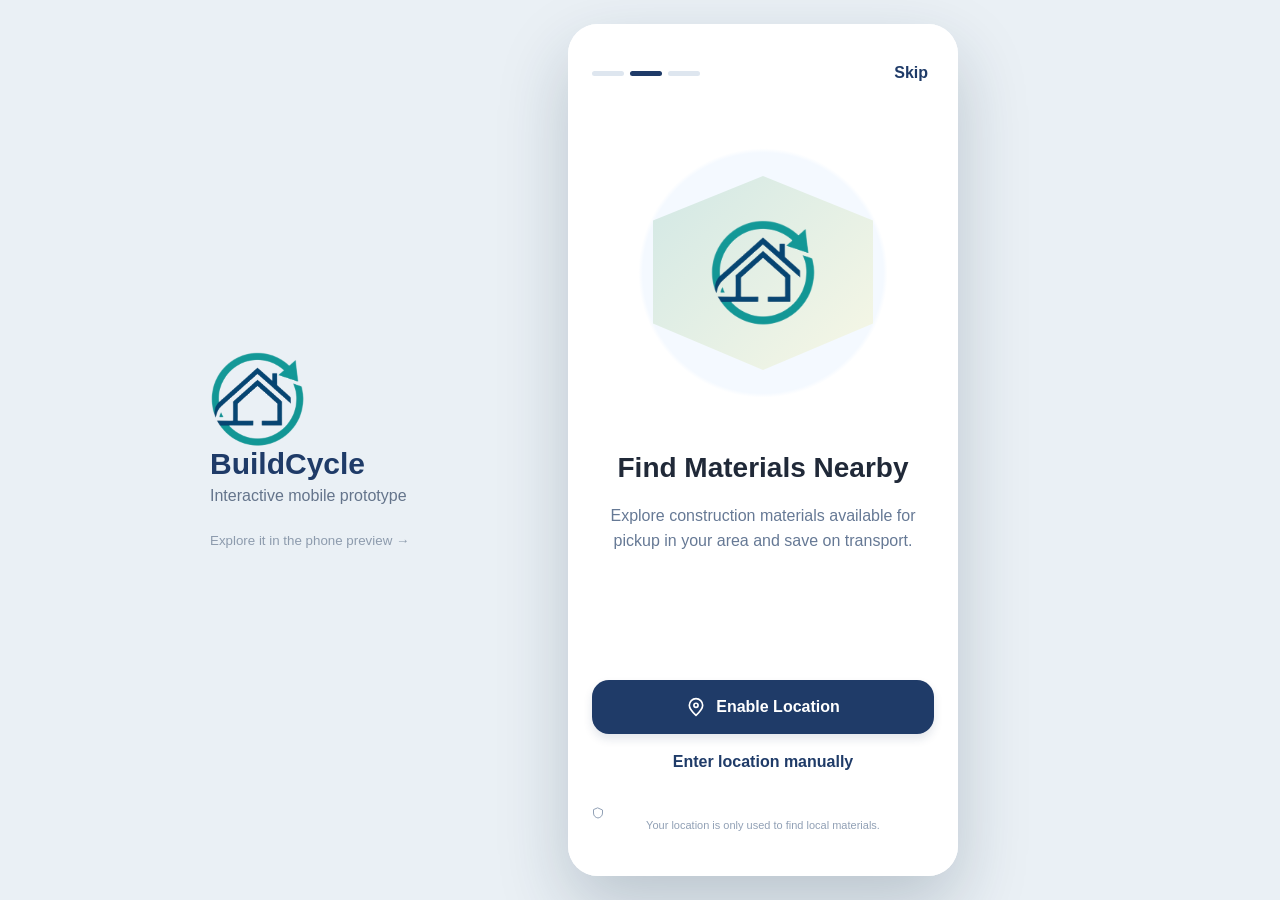
==== index.html @ 531065f1 "first commit" ====
<!doctype html>
<html lang="en">
<head>
  <meta charset="utf-8" />
  <meta name="viewport" content="width=device-width, initial-scale=1, viewport-fit=cover" />
  <meta name="theme-color" content="#1e3b68" />
  <meta name="description" content="BuildCycle interactive mobile marketplace pitch prototype" />
  <title>BuildCycle — Build More, Waste Less</title>
  <link rel="icon" type="image/png" href="assets/logo.png" />
  <link rel="stylesheet" href="css/styles.css" />
</head>
<body>
  <div class="desktop-context" aria-hidden="true"><img src="assets/logo.png" alt="" /><strong>BuildCycle</strong><span>Interactive mobile prototype</span><small>Explore it in the phone preview →</small></div>
  <div id="app" class="app-shell" role="application" aria-label="BuildCycle prototype"></div>
  <div id="overlay-root"></div>
  <div id="toast-root" aria-live="polite"></div>
  <script src="js/app.js" defer></script>
</body>
</html>
---- css/styles.css ----
:root{--navy:#1f3b68;--navy-deep:#152b4f;--teal:#47a69c;--teal-dark:#258d84;--ink:#202938;--muted:#77869e;--pale:#f6f8fc;--line:#e7eaf0;--blue-pale:#eaf5ff;--shadow:0 3px 18px rgba(23,42,72,.08);--radius:20px;font-family:Inter,ui-sans-serif,-apple-system,BlinkMacSystemFont,"Segoe UI",Arial,sans-serif;color:var(--ink);background:#eaf0f5;font-synthesis:none}
*{box-sizing:border-box}html,body{margin:0;min-height:100%;-webkit-tap-highlight-color:transparent}body{display:flex;justify-content:center}button,input,select,textarea{font:inherit}button{cursor:pointer}button:disabled{cursor:not-allowed;opacity:.55}button:focus-visible,a:focus-visible,input:focus-visible,select:focus-visible,textarea:focus-visible{outline:3px solid #88d3cb;outline-offset:2px}a{color:inherit;text-decoration:none}svg{display:block;flex:none}img{display:block;max-width:100%}.desktop-context{display:none}
.app-shell{position:relative;width:100%;min-height:100dvh;background:#fff;overflow:hidden}.screen{min-height:100dvh;animation:screen-in .24s ease both}.scroll-screen{padding-bottom:calc(92px + env(safe-area-inset-bottom))}.screen-inner{max-width:100%;margin:0 auto}.safe-bottom{padding-bottom:calc(28px + env(safe-area-inset-bottom))}@keyframes screen-in{from{opacity:.65;transform:translateY(6px)}to{opacity:1;transform:translateY(0)}}
.topbar{min-height:72px;padding:16px 24px;display:flex;align-items:center;gap:16px;border-bottom:1px solid var(--line);background:#fff}.topbar h1{margin:0;font-size:18px;font-weight:750;flex:1}.topbar .right{display:flex;gap:8px}.icon-btn{height:40px;width:40px;display:grid;place-items:center;background:#f7f8fb;border:0;border-radius:50%;color:var(--ink)}.icon-btn.ghost{background:transparent}.icon-btn.small{width:34px;height:34px}.icon-btn.on{color:#ec5570}.icon-btn:active,.bottom-nav button:active,.btn:active{transform:scale(.96)}.muted{color:var(--muted)}.tiny{font-size:11px}.small{font-size:13px}.medium{font-size:15px}.bold{font-weight:700}.teal-text{color:var(--teal-dark)}.navy-text{color:var(--navy)}.danger-text{color:#e65761}.center{text-align:center}.heading{font-size:27px;line-height:1.17;letter-spacing:-.035em;margin:0;font-weight:780}.subheading{font-size:19px;font-weight:750;margin:0 0 14px}.eyebrow{font-size:11px;text-transform:uppercase;letter-spacing:.13em;color:#8b98ab;font-weight:750}
.btn{border:0;border-radius:17px;min-height:54px;padding:14px 20px;display:inline-flex;align-items:center;justify-content:center;gap:10px;font-weight:750;transition:transform .16s,background .16s,box-shadow .16s;text-align:center}.btn.primary{background:var(--navy);color:#fff;box-shadow:0 5px 10px rgba(24,50,91,.12)}.btn.primary:hover{background:#274a7b}.btn.teal{background:var(--teal);color:#fff;box-shadow:0 5px 12px rgba(71,166,156,.18)}.btn.teal:hover{background:var(--teal-dark)}.btn.outline{background:#fff;color:#405069;border:1px solid #dce2ec}.btn.light{background:#f5f7fa;color:var(--ink)}.btn.full{width:100%}.btn.slim{min-height:42px;border-radius:13px;padding:9px 14px;font-size:13px}.btn.link{background:none;color:var(--navy);padding:6px;min-height:0}.btn.danger{background:#fff2f3;color:#d44a53}.text-link{border:0;background:none;padding:0;color:var(--teal-dark);font-weight:750}.field-label{display:block;font-size:14px;font-weight:650;margin-bottom:10px;color:#333943}.field,.select-field,.text-area{width:100%;min-height:55px;border:1px solid #dee2e9;border-radius:17px;background:#f9f9fb;color:var(--ink);padding:15px 16px;outline:0}.field:focus,.select-field:focus,.text-area:focus{border-color:var(--teal);background:#fff;box-shadow:0 0 0 3px rgba(71,166,156,.13)}.field::placeholder,.text-area::placeholder{color:#9299a4}.text-area{resize:vertical;min-height:110px;line-height:1.5}.form-group{margin-bottom:20px}.field-hint{font-size:11px;color:#8b97a8;margin:7px 3px 0}.field-error{font-size:12px;color:#d44752;margin:8px 3px 0}.input-with-icon{position:relative}.input-with-icon .lead{position:absolute;left:17px;top:50%;transform:translateY(-50%);color:#949ba2}.input-with-icon .field{padding-left:47px}.input-with-icon .trailing{position:absolute;right:10px;top:50%;transform:translateY(-50%)}
.bottom-nav{position:absolute;z-index:10;bottom:0;left:0;right:0;min-height:79px;padding:8px 8px calc(8px + env(safe-area-inset-bottom));background:rgba(255,255,255,.98);border-top:1px solid var(--line);display:flex;align-items:center;justify-content:space-around;box-shadow:0 -5px 16px rgba(27,47,70,.025)}.bottom-nav.floating{left:16px;right:16px;bottom:calc(18px + env(safe-area-inset-bottom));border:0;border-radius:40px;min-height:72px;box-shadow:0 12px 38px rgba(20,46,70,.13)}.bottom-nav button{border:0;background:none;color:#97a1b1;min-width:52px;padding:3px 0;display:flex;flex-direction:column;align-items:center;gap:4px;font-size:10px;font-weight:700;letter-spacing:.02em}.bottom-nav button.active{color:var(--navy)}.bottom-nav button.sell{height:53px;width:53px;min-width:53px;display:grid;place-items:center;margin-top:-28px;border:5px solid #fff;border-radius:17px;background:var(--navy);color:#fff;box-shadow:0 5px 13px rgba(25,54,95,.21)}.bottom-nav button.sell.active{background:var(--teal)}.bottom-nav button.sell svg{width:24px;height:24px}.bottom-nav .nav-avatar{width:24px;height:24px;border-radius:50%;display:grid;place-items:center;background:#d6e7e6;color:var(--navy);font-size:11px;overflow:hidden}.bottom-nav .nav-avatar img{width:100%;height:100%;object-fit:contain}.badge-dot{position:absolute;width:7px;height:7px;background:var(--teal);border-radius:50%;transform:translate(13px,-3px)}
.brand-hero{background:var(--navy);color:#fff;padding:52px 24px 24px;min-height:156px}.brand-hero h1{font-size:25px;margin:0 0 6px;font-weight:750;letter-spacing:-.03em}.brand-hero .brand-mark{width:34px;height:34px;object-fit:contain;margin:0 0 4px}.brand-hero p{margin:0;color:#d6deec;font-size:14px}.search-strip{padding:16px;display:flex;align-items:center;gap:12px;background:#fff}.search-trigger{display:flex;align-items:center;text-align:left;gap:13px;min-height:72px;border:0;border-radius:17px;background:#f6f6f8;color:#3b3e43;padding:14px 16px;flex:1;font-size:15px;line-height:1.4}.search-trigger svg{color:#92999f}.square-filter{background:var(--navy);color:white;width:48px;height:48px;border:0;border-radius:16px;display:grid;place-items:center}.list-stack{padding:16px;background:#fafbfc}.feature-card{display:flex;align-items:center;gap:16px;padding:12px;margin-bottom:16px;border:1px solid var(--line);box-shadow:0 2px 2px rgba(20,40,60,.04);border-radius:25px;background:#fff;text-align:left;width:100%;min-height:128px}.feature-card img{width:81px;height:81px;object-fit:cover;border-radius:15px}.feature-card .info{flex:1;min-width:0}.feature-card .name{font-size:15px;font-weight:760;margin:5px 0;line-height:1.25}.feature-card .location{font-size:12px;color:#768092;display:flex;gap:4px;align-items:center}.feature-card .price{font-size:16px;color:var(--navy);font-weight:780;margin-top:6px}.pill{display:inline-flex;align-items:center;gap:5px;border-radius:12px;padding:5px 9px;background:var(--blue-pale);color:#2d5e9b;font-size:10px;text-transform:uppercase;font-weight:750;white-space:nowrap}.pill.teal{background:#e8f7f5;color:var(--teal-dark)}.pill.orange{background:#fff0e3;color:#be641c}.pill.purple{background:#f5eaff;color:#8845a9}.pill.yellow{background:#fff7dc;color:#a47608}.pill.gray{background:#f2f4f5;color:#596472}.pill.navy{background:#e8eff8;color:var(--navy)}
.search-head{padding:16px;display:flex;gap:12px;align-items:center}.search-field{display:flex;align-items:center;gap:10px;flex:1;height:50px;border-radius:17px;background:#f7f7f9;padding:0 15px;color:#868e96}.search-field input{border:0;outline:0;background:transparent;min-width:0;flex:1;color:#202632;font-size:16px}.chips-scroll{display:flex;gap:8px;overflow:auto;scrollbar-width:none;padding:0 16px 16px}.chips-scroll::-webkit-scrollbar{display:none}.chip{white-space:nowrap;display:flex;align-items:center;gap:7px;border:1px solid #e1e4e9;border-radius:22px;padding:10px 15px;background:#f8f9fb;color:#445267;font-size:13px}.chip.selected{background:var(--navy);color:#fff;border-color:var(--navy)}.result-toolbar{display:flex;align-items:center;justify-content:space-between;padding:21px 16px 18px;border-top:1px solid var(--line)}.result-toolbar strong{font-size:17px}.result-toolbar button{border:0;background:none;font-size:13px;color:#788397}.result-toolbar b{color:var(--navy)}.product-grid{display:grid;grid-template-columns:repeat(2,minmax(0,1fr));gap:16px;padding:0 16px 22px;align-items:start}.product-card{border:1px solid #e9ebef;border-radius:24px;background:white;box-shadow:0 2px 3px rgba(20,40,60,.045);overflow:hidden;text-align:left;position:relative;min-width:0}.product-card img{width:100%;height:160px;object-fit:cover}.product-card .details{padding:10px 12px 13px}.product-card .title{display:-webkit-box;-webkit-box-orient:vertical;-webkit-line-clamp:2;overflow:hidden;font-size:13px;line-height:1.23;font-weight:760;margin:5px 0 7px;min-height:32px}.product-card .price{color:var(--navy);font-weight:790;font-size:17px}.product-card .meta{display:flex;align-items:center;color:#9aa0a7;font-size:10px;gap:3px;margin-top:5px}.heart-float{position:absolute;top:10px;right:10px;background:#fff;border:0;border-radius:50%;width:32px;height:32px;display:grid;place-items:center;color:#3f4b5a;box-shadow:0 3px 8px rgba(20,35,55,.1)}.heart-float.saved{color:#e35668}.empty-state{padding:48px 28px;text-align:center;color:#69768a}.empty-state svg{margin:0 auto 15px;color:#a1b0be}.empty-state h3{margin:0 0 7px;color:var(--ink)}
.detail-photo{position:relative;margin:8px 16px 22px;border-radius:28px;overflow:hidden;height:300px;background:#eef2f4}.detail-photo img{width:100%;height:100%;object-fit:cover}.photo-count{position:absolute;right:14px;bottom:13px;background:rgba(22,28,31,.7);border-radius:15px;color:white;padding:5px 10px;font-size:12px}.detail-body{padding:0 24px}.detail-body h1{font-size:24px;line-height:1.22;margin:9px 0 8px;letter-spacing:-.025em}.detail-body .distance{color:#737b83;font-size:14px;display:flex;gap:5px;align-items:center}.price-row{margin:23px 0 20px;padding:18px 0;border-top:1px solid #f0f0f1;border-bottom:1px solid #f0f0f1;display:flex;align-items:center;justify-content:space-between}.price-row strong{font-size:31px;color:var(--navy)}.price-row .negotiable{background:#f8f8f9;border-radius:14px;padding:12px 14px;font-size:13px}.detail-section{margin:0 0 26px}.detail-section h2{font-size:18px;margin:0 0 10px}.detail-section p{line-height:1.65;color:#484b50;margin:0;font-size:15px}.spec-grid{display:grid;grid-template-columns:1fr 1fr;gap:12px;margin:22px 0 30px}.spec{padding:12px 14px;border:1px solid #e8eaee;border-radius:18px;min-height:65px}.spec small{display:block;color:#969b9f;font-size:10px;letter-spacing:.03em;margin-bottom:6px}.spec strong{font-size:13px}.seller-card{display:flex;align-items:center;gap:12px;border:1px solid #eaebee;border-radius:23px;padding:15px;margin-bottom:20px;box-shadow:0 2px 2px rgba(20,35,55,.04)}.seller-card .seller-info{flex:1;min-width:0}.seller-card .seller-info b{font-size:14px}.seller-card .seller-info small{display:block;color:#727c88;margin-top:4px}.avatar{height:44px;width:44px;flex:none;display:grid;place-items:center;border-radius:50%;font-weight:800;color:#fff;background:linear-gradient(135deg,#67b7a9,#28486d);position:relative}.avatar.lg{height:58px;width:58px;font-size:20px}.avatar.sm{height:32px;width:32px;font-size:11px}.avatar.alt{background:linear-gradient(135deg,#7498bb,#273552)}.avatar.warm{background:linear-gradient(135deg,#d2b18c,#9a6554)}.avatar.online:after{content:"";height:9px;width:9px;background:var(--teal);border:2px solid #fff;border-radius:50%;position:absolute;right:0;bottom:0}.detail-actions{position:sticky;bottom:0;z-index:11;display:flex;gap:12px;padding:15px 24px calc(16px + env(safe-area-inset-bottom));background:#fff;border-top:1px solid var(--line)}.detail-actions .btn{flex:1}
.tab-row{display:flex;gap:8px;padding:16px 24px 0;border-bottom:1px solid var(--line)}.tab-row button{border:0;background:transparent;color:#8290a6;padding:10px 12px 13px;font-size:14px;white-space:nowrap}.tab-row button.selected{color:#0478bc;border-bottom:2px solid #1598dd;font-weight:700}.tab-row.pills{border-bottom:0;gap:8px}.tab-row.pills button{padding:10px 16px;border-radius:24px;background:#f1f5fa;color:#4f5c72;font-weight:680}.tab-row.pills button.selected{background:var(--teal);color:#fff;border:0}.chat-list-row{width:100%;background:#fff;border:0;border-bottom:1px solid #f1f2f4;display:flex;gap:16px;align-items:center;padding:23px 24px;text-align:left;min-height:115px}.chat-list-row .body{min-width:0;flex:1}.chat-list-row .name-line{display:flex;justify-content:space-between;gap:7px;font-size:14px}.chat-list-row .preview{margin:5px 0 4px;color:#687995;font-size:14px;line-height:1.4;display:-webkit-box;-webkit-line-clamp:2;-webkit-box-orient:vertical;overflow:hidden}.chat-list-row .listing-name{color:#8998ab;font-size:11px;display:flex;align-items:center;gap:4px}.unread{background:var(--teal);color:#fff;font-size:10px;width:21px;height:21px;border-radius:50%;display:grid;place-items:center;margin-left:auto}.chat-thread-header{display:flex;gap:12px;align-items:center;min-height:73px;padding:12px 16px;border-bottom:1px solid var(--line)}.chat-thread-header .info{flex:1}.chat-thread-header strong{font-size:15px}.chat-thread-header small{display:block;color:var(--navy);margin-top:2px}.conversation{height:calc(100dvh - 157px);overflow-y:auto;padding:22px 16px 115px;background:#fdfdff}.today-label{width:max-content;margin:0 auto 23px;border-radius:18px;background:#f6f6f7;padding:6px 12px;color:#9399a1;font-size:11px;font-weight:750;letter-spacing:.08em}.bubble-wrap{display:flex;align-items:end;gap:9px;margin-bottom:22px}.bubble-wrap.mine{justify-content:flex-end}.bubble-wrap .bubble{max-width:76%;border-radius:17px;background:#fff;border:1px solid #e0e4ea;box-shadow:0 2px 2px rgba(0,0,0,.04);padding:13px 16px;font-size:14px;line-height:1.42;color:#414852}.bubble-wrap.mine .bubble{background:var(--navy);border-color:var(--navy);color:#fff}.bubble-time{font-size:10px;color:#a0a5ae;white-space:nowrap;margin:6px 2px 0}.bubble-wrap.mine .bubble-time{text-align:right}.message-attachment{display:flex;align-items:center;gap:9px;margin-top:8px;border:1px solid #e8e9ec;border-radius:14px;background:#fff;padding:7px 11px;max-width:290px;color:#1d2939;font-size:11px}.message-attachment img{width:50px;height:50px;object-fit:cover;border-radius:9px}.message-attachment strong{display:block}.message-attachment small{color:var(--navy);font-weight:750}.offer-card{max-width:285px;background:#fff;border:1px solid #dce8e6;border-radius:17px;padding:14px;margin:0 0 18px 40px;box-shadow:var(--shadow)}.offer-card strong{display:block;margin-bottom:3px}.offer-card .offer-price{font-size:24px;color:var(--navy);font-weight:800;margin:7px 0}.offer-card .offer-actions{display:flex;gap:8px;margin-top:10px}.composer{position:absolute;z-index:11;bottom:0;left:0;right:0;display:flex;align-items:center;gap:9px;background:#fff;padding:12px 15px calc(12px + env(safe-area-inset-bottom));border-top:1px solid var(--line)}.composer input{border:0;background:#f6f6f9;border-radius:17px;min-width:0;flex:1;height:51px;padding:0 14px;outline:0}.composer .send{border:0;background:var(--navy);color:#fff;width:40px;height:45px;border-radius:15px;display:grid;place-items:center}
.profile-head{padding:30px 24px 32px}.profile-person{display:flex;align-items:center;gap:16px;margin:24px 0 23px}.profile-person h2{font-size:20px;margin:0 0 5px}.profile-person .btn{margin-top:7px}.profile-stats{display:grid;grid-template-columns:repeat(3,1fr);gap:12px}.profile-stats>div{background:#f7f9fc;border-radius:17px;text-align:center;padding:17px 4px}.profile-stats strong{display:block;font-size:18px}.profile-stats span{display:block;color:#8493ab;font-size:10px;font-weight:750;letter-spacing:.04em;margin-top:9px}.profile-section{border-top:1px solid var(--line);background:#fcfcfe;padding:26px 24px}.profile-section+.profile-section{border-top:0;padding-top:0}.profile-section .eyebrow{margin:0 8px 18px}.profile-row{display:flex;align-items:center;gap:16px;background:#fff;border:0;width:100%;padding:15px 16px;border-radius:18px;text-align:left;margin:0 0 9px;min-height:67px;font-weight:660;color:#344053}.profile-row .icon-badge{width:40px;height:40px;background:#f1f7ff;border-radius:14px;display:grid;place-items:center;color:#2d6cbe}.profile-row .chevron{margin-left:auto;color:#a8b6c8}.profile-row.danger{background:#fff6f6;color:#e45056}.profile-row.danger .icon-badge{color:#e45056;background:#fff}.my-listing-card{margin:16px;border:1px solid #dfe5ec;border-radius:17px;overflow:hidden;background:#fff;box-shadow:0 2px 2px rgba(20,35,55,.045)}.my-listing-card .top{display:flex;align-items:center;gap:13px;padding:12px}.my-listing-card img{width:96px;height:96px;object-fit:cover;border-radius:11px}.my-listing-card .info{flex:1;min-width:0}.my-listing-card .info strong{display:block;font-size:14px;line-height:1.25}.my-listing-card .info b{display:block;font-size:18px;color:#087ab5;margin:6px 0}.my-listing-card .actions{display:flex;border-top:1px solid #edf0f4}.my-listing-card .actions button{border:0;background:transparent;flex:1;padding:13px 8px;color:#394557;font-weight:680;font-size:13px}.my-listing-card .actions button+button{border-left:1px solid #edf0f4;color:#da6315}
.auth-hero{min-height:272px;border-radius:0 0 35px 35px;background:var(--navy);display:flex;flex-direction:column;align-items:center;justify-content:center;color:#fff;padding:24px}.auth-hero img{width:68px;height:68px;object-fit:contain}.auth-hero h1{font-size:28px;margin:8px 0 7px}.auth-hero p{color:#d5deea;margin:0;font-size:14px}.auth-card{position:relative;background:#fff;margin:-32px 24px 0;padding:32px;border-radius:32px;box-shadow:0 15px 42px rgba(30,47,70,.07)}.auth-card .field{background:#f5f5f8;border:0}.auth-card .form-group{margin-bottom:21px}.auth-footer{text-align:center;margin:40px 20px;font-size:14px;color:#666d76}.or-divider{display:flex;align-items:center;gap:15px;color:#9199a5;text-transform:uppercase;letter-spacing:.11em;font-size:11px;font-weight:750;margin:31px 0}.or-divider:before,.or-divider:after{content:"";height:1px;background:#e7eaf0;flex:1}.social-row{display:flex;gap:14px}.social-row .btn{flex:1;min-width:0}.signup-intro{padding:38px 24px 22px;border-bottom:1px solid #f0f1f3}.signup-intro h1{font-size:27px;margin:26px 0 8px}.signup-intro p{margin:0;color:#6b7179}.signup-form{padding:30px 24px}.signup-form .field{background:#fff;box-shadow:0 2px 2px rgba(0,0,0,.04)}
.upload-form{padding:24px 38px 120px}.upload-form .form-group{margin-bottom:19px}.upload-form .field,.upload-form .select-field,.upload-form .text-area{background:#f9f9fb}.photo-pick{display:flex;gap:12px;flex-wrap:wrap;margin:15px 0 28px}.photo-drop{height:128px;width:128px;border:2px dashed #e5e7ed;border-radius:21px;background:#fafbfc;color:#93999f;display:flex;flex-direction:column;align-items:center;justify-content:center;gap:10px;text-transform:uppercase;letter-spacing:.08em;font-size:11px;font-weight:780}.photo-preview{height:128px;width:128px;border-radius:18px;object-fit:cover}.photo-thumb{position:relative}.photo-thumb button{position:absolute;right:-5px;top:7px;background:#f55667;border:0;border-radius:50%;height:25px;width:25px;color:#fff}.input-pair{display:grid;grid-template-columns:1fr 1fr;gap:18px}.condition-row{display:flex;gap:8px;flex-wrap:wrap;margin:8px 0 20px}.condition-row button{border:1px solid #e0e3e8;border-radius:24px;padding:10px 15px;background:#fafbfc;font-weight:760;font-size:11px;letter-spacing:.05em;text-transform:uppercase;color:#626b78}.condition-row button.selected{border-color:var(--navy);color:var(--navy);background:#eaf5ff}.demo-assist{padding:15px;background:#f2f8f7;border:1px solid #dceeea;border-radius:17px;margin:22px 0}.demo-assist strong{color:#27675f}.demo-assist p{font-size:12px;line-height:1.4;color:#677a79;margin:6px 0}.fee-note{background:#f7f8fb;border-radius:16px;padding:14px;margin:14px 0 22px;font-size:13px;line-height:1.45}.fee-note b{color:var(--navy)}.success-screen{min-height:100dvh;background:#fbfcfe;text-align:center;padding:95px 24px 36px}.success-ring{width:175px;height:175px;background:#edf9f8;border-radius:50%;display:grid;place-items:center;margin:0 auto 22px}.success-ring:before{content:"";position:absolute;height:135px;width:135px;border-radius:50%;background:#dff4f1}.success-ring span{position:relative;width:96px;height:96px;border-radius:50%;background:var(--teal);color:#fff;display:grid;place-items:center;box-shadow:0 13px 22px rgba(71,166,156,.25)}.success-screen h1{font-size:28px;margin:0 0 12px}.success-screen>p{color:#586780;line-height:1.6;font-size:17px;margin:0 auto 34px;max-width:320px}.success-preview{display:flex;align-items:center;gap:14px;background:#fff;border-radius:22px;overflow:hidden;box-shadow:var(--shadow);text-align:left;margin:0 0 32px;padding-right:15px}.success-preview img{width:104px;height:106px;object-fit:cover}.success-preview strong{font-size:14px}.success-preview small{display:block;color:#72809a;margin-top:5px}.success-preview b{color:var(--teal-dark);margin-left:auto}.success-screen .btn{margin-bottom:14px}.onboarding{height:100dvh;min-height:700px;display:flex;flex-direction:column;padding:34px 24px calc(45px + env(safe-area-inset-bottom));background:#fff}.onboarding-top{display:flex;justify-content:space-between;align-items:center}.progress-dots{display:flex;gap:6px}.progress-dots span{width:32px;height:5px;border-radius:3px;background:#dee6ef}.progress-dots .active{background:var(--navy)}.onboard-art{height:300px;display:grid;place-items:center;margin:35px 12px 8px;border-radius:50%;background:radial-gradient(circle,#f4f9ff 0 55%,transparent 57%)}.onboard-art .art-core{position:relative;height:194px;width:220px;background:linear-gradient(135deg,#d2e8e5,#f7f7e5);clip-path:polygon(50% 0,100% 23%,100% 76%,50% 100%,0 76%,0 23%);display:grid;place-items:center}.onboard-art .art-core img{height:106px;width:106px;object-fit:contain}.onboarding h1{text-align:center;font-size:28px;margin:20px 0 18px;line-height:1.2}.onboarding p{text-align:center;line-height:1.6;color:#667995;margin:0 auto;max-width:310px}.onboarding-actions{margin-top:auto}.onboarding-actions .btn{margin-bottom:13px}.onboarding small{display:block;text-align:center;color:#91a0b5;margin-top:17px;font-size:11px}
.rating-screen{background:#fbfcfe;min-height:100dvh}.rating-content{padding:24px 20px 110px}.rating-seller{display:flex;align-items:center;gap:15px;background:#fff;border:1px solid #e6e9ee;border-radius:17px;padding:16px}.rating-seller strong{display:block;margin:5px 0 3px}.rating-intro{text-align:center;margin:34px 0}.rating-intro h2{font-size:19px;margin:0 0 18px}.rating-intro p{color:#69778b;line-height:1.6}.stars{display:flex;justify-content:center;gap:8px;margin:26px 0}.stars button{border:0;background:none;color:#cbd0d7;padding:2px}.stars button.active{color:#ffb91a}.rating-label{text-align:center;color:#d3891c;margin-bottom:35px}.review-tags{display:flex;gap:8px;flex-wrap:wrap;margin-top:16px}.review-tags button{border:1px solid #dfe2e8;background:#fff;border-radius:20px;padding:8px 15px;color:#4a5668;font-size:12px}.review-tags button.selected{border-color:var(--teal);color:var(--teal-dark)}.rating-action{position:absolute;bottom:0;left:0;right:0;background:#fff;padding:18px 20px calc(20px + env(safe-area-inset-bottom));border-top:1px solid var(--line)}
.deal-steps{padding:22px 24px 115px}.deal-listing{display:flex;align-items:center;gap:13px;background:#fff;border:1px solid var(--line);border-radius:18px;padding:12px;margin-bottom:22px}.deal-listing img{height:69px;width:69px;object-fit:cover;border-radius:11px}.deal-listing strong{font-size:14px}.deal-listing small{display:block;color:var(--muted);margin-top:5px}.deal-meta{display:flex;justify-content:space-between;gap:14px;padding:14px 0;border-bottom:1px solid var(--line);font-size:14px}.deal-meta span{color:var(--muted)}.timeline{margin:24px 0}.timeline-item{position:relative;display:flex;gap:14px;min-height:68px}.timeline-item:not(:last-child):before{content:"";position:absolute;left:14px;top:29px;width:2px;height:42px;background:#e2e9ec}.timeline-item.done:not(:last-child):before{background:var(--teal)}.step-icon{width:30px;height:30px;border-radius:50%;display:grid;place-items:center;background:#ecf0f4;color:#8995a2;z-index:1}.timeline-item.done .step-icon{background:var(--teal);color:#fff}.timeline-item.current .step-icon{background:var(--navy);color:#fff}.timeline-item strong{font-size:14px}.timeline-item p{margin:4px 0 0;color:#8591a0;font-size:12px}.deal-action{position:absolute;bottom:0;left:0;right:0;background:#fff;border-top:1px solid var(--line);padding:16px 24px calc(17px + env(safe-area-inset-bottom))}
.sheet-scrim{position:fixed;inset:0;background:rgba(15,30,49,.4);z-index:30;animation:fade-in .18s ease}.sheet{position:fixed;z-index:31;left:50%;transform:translateX(-50%);bottom:0;width:min(100%,430px);max-height:88dvh;overflow:auto;border-radius:28px 28px 0 0;background:#fff;padding:13px 24px calc(25px + env(safe-area-inset-bottom));box-shadow:0 -12px 35px rgba(14,34,60,.18);animation:sheet-up .25s ease}.sheet-handle{height:5px;width:39px;background:#dfe4e9;border-radius:5px;margin:0 auto 22px}.sheet h2{font-size:21px;margin:0 0 8px}.sheet p{color:#738094;line-height:1.5;font-size:13px;margin:0 0 20px}.sheet .close{position:absolute;right:19px;top:24px}.sheet .form-group{margin-top:13px}.sheet .btn.full{margin-top:10px}.option-row{display:flex;align-items:center;gap:12px;padding:14px;border:1px solid var(--line);border-radius:15px;margin:8px 0;font-size:14px;cursor:pointer}.option-row:has(input:checked){border-color:var(--teal);background:#eff8f7}.option-row input{accent-color:var(--teal)}.option-row .option-copy{flex:1}.option-row small{display:block;color:#8995a5;margin-top:4px}.sheet-banner{padding:13px;border-radius:14px;background:#f0f7f7;color:#4b7270;font-size:12px;line-height:1.5;margin:12px 0}.sheet-banner.warning{background:#fff6e9;color:#8d6a37}.sheet-actions{display:flex;gap:10px}.sheet-actions>*{flex:1}.toast{position:fixed;z-index:50;bottom:108px;left:50%;transform:translateX(-50%);min-width:220px;max-width:min(90%,390px);text-align:center;color:#fff;background:#243347;padding:13px 18px;border-radius:13px;box-shadow:0 8px 25px rgba(10,25,45,.22);font-size:13px;animation:fade-in .2s ease}@keyframes fade-in{from{opacity:0}to{opacity:1}}@keyframes sheet-up{from{opacity:.7;transform:translate(-50%,18px)}to{opacity:1;transform:translate(-50%,0)}}
@media(min-width:650px){body{align-items:center;min-height:100dvh;padding:24px 24px 24px 270px}.desktop-context{position:fixed;left:max(35px,calc(50vw - 430px));top:50%;transform:translateY(-50%);display:flex;flex-direction:column;align-items:flex-start;color:var(--navy)}.desktop-context img{width:95px;height:95px;object-fit:contain}.desktop-context strong{font-size:30px}.desktop-context span{color:#64748b;margin-top:6px}.desktop-context small{color:#8d9bad;margin-top:28px}.app-shell{width:390px;height:min(860px,calc(100dvh - 48px));min-height:610px;border-radius:30px;box-shadow:0 30px 70px rgba(16,45,70,.22);overflow:auto;scrollbar-width:none}.app-shell::-webkit-scrollbar{display:none}.screen{min-height:100%}.conversation{height:calc(100% - 155px)}.bottom-nav,.composer,.deal-action,.rating-action{position:sticky;bottom:0}.detail-actions{position:sticky}.sheet-scrim{background:rgba(16,32,50,.54)}}
@media(max-width:370px){.upload-form{padding-left:22px;padding-right:22px}.brand-hero{padding-left:20px}.product-card img{height:140px}.product-grid{gap:10px}.tab-row.pills{padding-left:15px}}
@media(prefers-reduced-motion:reduce){*,*:before,*:after{animation-duration:.01ms!important;transition-duration:.01ms!important;scroll-behavior:auto!important}}

/* Keep the mobile navigation and message composer visible while each screen scrolls. */
.app-shell{height:100dvh;min-height:0;display:flex;flex-direction:column;overflow:hidden}
.screen{flex:1;min-height:0;overflow-y:auto;scrollbar-width:none}
.screen::-webkit-scrollbar{display:none}
.bottom-nav{position:relative;left:auto;right:auto;bottom:auto;flex:none;width:100%}
.bottom-nav.floating{position:relative;left:auto;right:auto;bottom:auto;width:calc(100% - 32px);margin:0 16px 16px;transform:none}
.chat-screen,.rating-screen,.deal-screen{display:flex;flex-direction:column}
.conversation{height:auto;flex:1;min-height:0;padding-bottom:24px}
.composer{position:relative;bottom:auto;flex:none}
.rating-content,.deal-steps{flex:1;min-height:0;overflow:auto}
.rating-action,.deal-action{position:relative;flex:none;bottom:auto}
.onboarding{height:auto;min-height:0}
.success-screen{min-height:0}
.success-preview{width:100%;border:0}
@media(min-width:650px){.app-shell{height:min(860px,calc(100dvh - 48px));min-height:610px;overflow:hidden}.screen{min-height:0}.bottom-nav,.composer,.rating-action,.deal-action{position:relative;bottom:auto}.sheet{left:calc(50% + 135px);bottom:max(24px,calc((100dvh - 860px)/2));width:390px}}
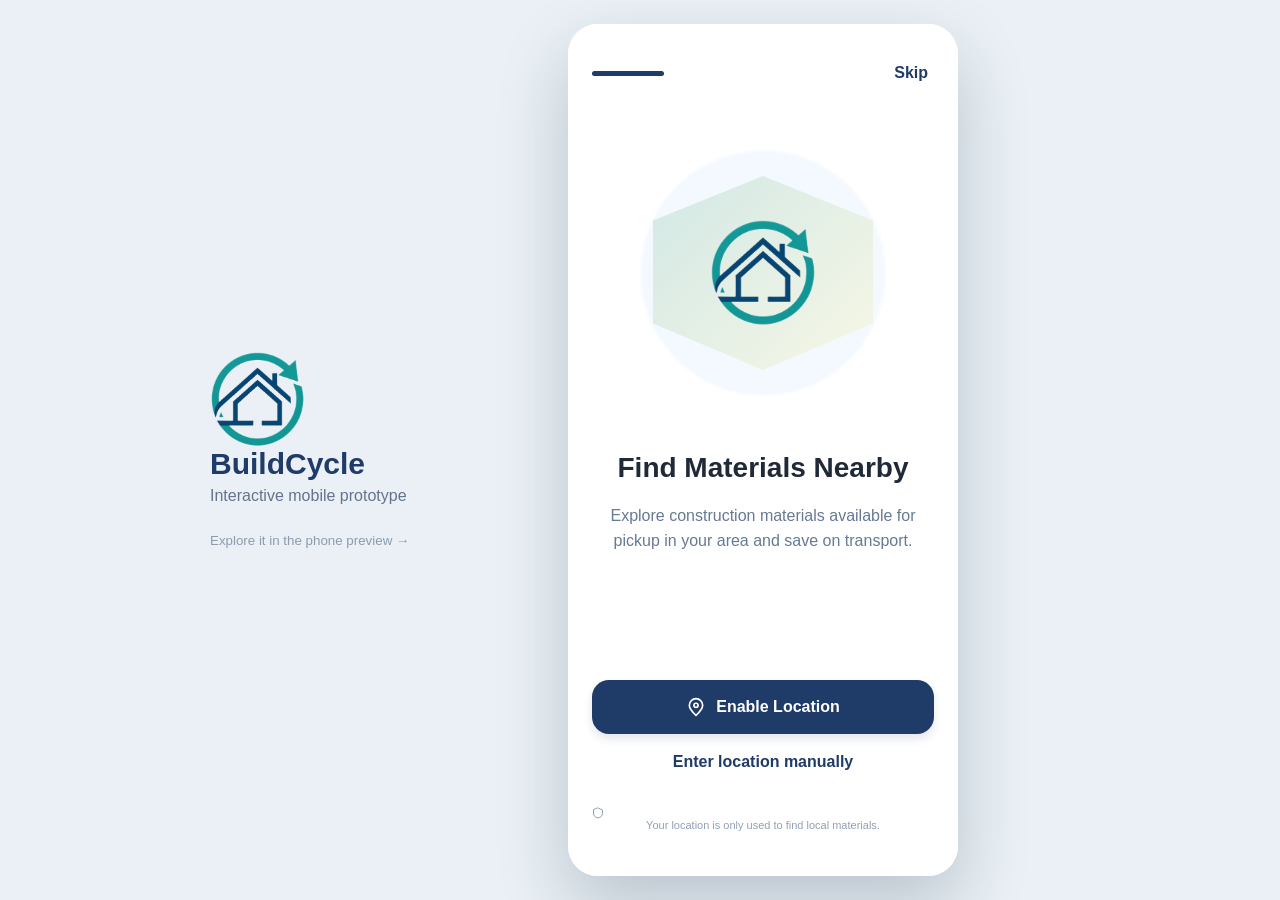
==== commit 42e7173e: "Unify BuildCycle mobile and web prototypes" ====
--- a/index.html
+++ b/index.html
@@ -7,13 +7,16 @@
   <meta name="description" content="BuildCycle interactive mobile marketplace pitch prototype" />
   <title>BuildCycle — Build More, Waste Less</title>
   <link rel="icon" type="image/png" href="assets/logo.png" />
-  <link rel="stylesheet" href="css/styles.css" />
+  <link rel="stylesheet" href="css/base.css" />
+  <link rel="stylesheet" href="css/marketplace.css" />
+  <link rel="stylesheet" href="css/flows.css" />
 </head>
 <body>
   <div class="desktop-context" aria-hidden="true"><img src="assets/logo.png" alt="" /><strong>BuildCycle</strong><span>Interactive mobile prototype</span><small>Explore it in the phone preview →</small></div>
   <div id="app" class="app-shell" role="application" aria-label="BuildCycle prototype"></div>
   <div id="overlay-root"></div>
   <div id="toast-root" aria-live="polite"></div>
+  <script src="js/demo-data.js" defer></script>
   <script src="js/app.js" defer></script>
 </body>
 </html>
--- a/css/base.css
+++ b/css/base.css
@@ -0,0 +1,546 @@
+/* Global foundation and responsive shell. */
+:root{
+  --navy:#1f3b68;
+  --navy-deep:#152b4f;
+  --teal:#47a69c;
+  --teal-dark:#258d84;
+  --ink:#202938;
+  --muted:#77869e;
+  --pale:#f6f8fc;
+  --line:#e7eaf0;
+  --blue-pale:#eaf5ff;
+  --shadow:0 3px 18px rgba(23,42,72,.08);
+  --radius:20px;
+  font-family:Inter,ui-sans-serif,-apple-system,BlinkMacSystemFont,"Segoe UI",Arial,sans-serif;
+  color:var(--ink);
+  background:#eaf0f5;
+  font-synthesis:none
+}
+*{
+  box-sizing:border-box
+}
+html,body{
+  margin:0;
+  min-height:100%;
+  -webkit-tap-highlight-color:transparent
+}
+body{
+  display:flex;
+  justify-content:center
+}
+button,input,select,textarea{
+  font:inherit
+}
+button{
+  cursor:pointer
+}
+button:disabled{
+  cursor:not-allowed;
+  opacity:.55
+}
+button:focus-visible,a:focus-visible,input:focus-visible,select:focus-visible,textarea:focus-visible{
+  outline:3px solid #88d3cb;
+  outline-offset:2px
+}
+a{
+  color:inherit;
+  text-decoration:none
+}
+svg{
+  display:block;
+  flex:none
+}
+img{
+  display:block;
+  max-width:100%
+}
+.desktop-context{
+  display:none
+}
+.app-shell{
+  position:relative;
+  width:100%;
+  min-height:100dvh;
+  background:#fff;
+  overflow:hidden
+}
+.screen{
+  min-height:100dvh;
+  animation:screen-in .24s ease both
+}
+.scroll-screen{
+  padding-bottom:calc(92px + env(safe-area-inset-bottom))
+}
+.screen-inner{
+  max-width:100%;
+  margin:0 auto
+}
+.safe-bottom{
+  padding-bottom:calc(28px + env(safe-area-inset-bottom))
+}
+@keyframes screen-in{
+  from{
+    opacity:.65;
+    transform:translateY(6px)
+  }
+  to{
+    opacity:1;
+    transform:translateY(0)
+  }
+}
+.topbar{
+  min-height:72px;
+  padding:16px 24px;
+  display:flex;
+  align-items:center;
+  gap:16px;
+  border-bottom:1px solid var(--line);
+  background:#fff
+}
+.topbar h1{
+  margin:0;
+  font-size:18px;
+  font-weight:750;
+  flex:1
+}
+.topbar .right{
+  display:flex;
+  gap:8px
+}
+.icon-btn{
+  height:40px;
+  width:40px;
+  display:grid;
+  place-items:center;
+  background:#f7f8fb;
+  border:0;
+  border-radius:50%;
+  color:var(--ink)
+}
+.icon-btn.ghost{
+  background:transparent
+}
+.icon-btn.small{
+  width:34px;
+  height:34px
+}
+.icon-btn.on{
+  color:#ec5570
+}
+.icon-btn:active,.bottom-nav button:active,.btn:active{
+  transform:scale(.96)
+}
+.muted{
+  color:var(--muted)
+}
+.tiny{
+  font-size:11px
+}
+.small{
+  font-size:13px
+}
+.medium{
+  font-size:15px
+}
+.bold{
+  font-weight:700
+}
+.teal-text{
+  color:var(--teal-dark)
+}
+.navy-text{
+  color:var(--navy)
+}
+.danger-text{
+  color:#e65761
+}
+.center{
+  text-align:center
+}
+.heading{
+  font-size:27px;
+  line-height:1.17;
+  letter-spacing:-.035em;
+  margin:0;
+  font-weight:780
+}
+.subheading{
+  font-size:19px;
+  font-weight:750;
+  margin:0 0 14px
+}
+.eyebrow{
+  font-size:11px;
+  text-transform:uppercase;
+  letter-spacing:.13em;
+  color:#8b98ab;
+  font-weight:750
+}
+.btn{
+  border:0;
+  border-radius:17px;
+  min-height:54px;
+  padding:14px 20px;
+  display:inline-flex;
+  align-items:center;
+  justify-content:center;
+  gap:10px;
+  font-weight:750;
+  transition:transform .16s,background .16s,box-shadow .16s;
+  text-align:center
+}
+.btn.primary{
+  background:var(--navy);
+  color:#fff;
+  box-shadow:0 5px 10px rgba(24,50,91,.12)
+}
+.btn.primary:hover{
+  background:#274a7b
+}
+.btn.teal{
+  background:var(--teal);
+  color:#fff;
+  box-shadow:0 5px 12px rgba(71,166,156,.18)
+}
+.btn.teal:hover{
+  background:var(--teal-dark)
+}
+.btn.outline{
+  background:#fff;
+  color:#405069;
+  border:1px solid #dce2ec
+}
+.btn.light{
+  background:#f5f7fa;
+  color:var(--ink)
+}
+.btn.full{
+  width:100%
+}
+.btn.slim{
+  min-height:42px;
+  border-radius:13px;
+  padding:9px 14px;
+  font-size:13px
+}
+.btn.link{
+  background:none;
+  color:var(--navy);
+  padding:6px;
+  min-height:0
+}
+.btn.danger{
+  background:#fff2f3;
+  color:#d44a53
+}
+.text-link{
+  border:0;
+  background:none;
+  padding:0;
+  color:var(--teal-dark);
+  font-weight:750
+}
+.field-label{
+  display:block;
+  font-size:14px;
+  font-weight:650;
+  margin-bottom:10px;
+  color:#333943
+}
+.field,.select-field,.text-area{
+  width:100%;
+  min-height:55px;
+  border:1px solid #dee2e9;
+  border-radius:17px;
+  background:#f9f9fb;
+  color:var(--ink);
+  padding:15px 16px;
+  outline:0
+}
+.field:focus,.select-field:focus,.text-area:focus{
+  border-color:var(--teal);
+  background:#fff;
+  box-shadow:0 0 0 3px rgba(71,166,156,.13)
+}
+.field::placeholder,.text-area::placeholder{
+  color:#9299a4
+}
+.text-area{
+  resize:vertical;
+  min-height:110px;
+  line-height:1.5
+}
+.form-group{
+  margin-bottom:20px
+}
+.field-hint{
+  font-size:11px;
+  color:#8b97a8;
+  margin:7px 3px 0
+}
+.field-error{
+  font-size:12px;
+  color:#d44752;
+  margin:8px 3px 0
+}
+.input-with-icon{
+  position:relative
+}
+.input-with-icon .lead{
+  position:absolute;
+  left:17px;
+  top:50%;
+  transform:translateY(-50%);
+  color:#949ba2
+}
+.input-with-icon .field{
+  padding-left:47px
+}
+.input-with-icon .trailing{
+  position:absolute;
+  right:10px;
+  top:50%;
+  transform:translateY(-50%)
+}
+.bottom-nav{
+  position:absolute;
+  z-index:10;
+  bottom:0;
+  left:0;
+  right:0;
+  min-height:79px;
+  padding:8px 8px calc(8px + env(safe-area-inset-bottom));
+  background:rgba(255,255,255,.98);
+  border-top:1px solid var(--line);
+  display:flex;
+  align-items:center;
+  justify-content:space-around;
+  box-shadow:0 -5px 16px rgba(27,47,70,.025)
+}
+.bottom-nav.floating{
+  left:16px;
+  right:16px;
+  bottom:calc(18px + env(safe-area-inset-bottom));
+  border:0;
+  border-radius:40px;
+  min-height:72px;
+  box-shadow:0 12px 38px rgba(20,46,70,.13)
+}
+.bottom-nav button{
+  border:0;
+  background:none;
+  color:#97a1b1;
+  min-width:52px;
+  padding:3px 0;
+  display:flex;
+  flex-direction:column;
+  align-items:center;
+  gap:4px;
+  font-size:10px;
+  font-weight:700;
+  letter-spacing:.02em
+}
+.bottom-nav button.active{
+  color:var(--navy)
+}
+.bottom-nav button.sell{
+  height:53px;
+  width:53px;
+  min-width:53px;
+  display:grid;
+  place-items:center;
+  margin-top:-28px;
+  border:5px solid #fff;
+  border-radius:17px;
+  background:var(--navy);
+  color:#fff;
+  box-shadow:0 5px 13px rgba(25,54,95,.21)
+}
+.bottom-nav button.sell.active{
+  background:var(--teal)
+}
+.bottom-nav button.sell svg{
+  width:24px;
+  height:24px
+}
+.bottom-nav .nav-avatar{
+  width:24px;
+  height:24px;
+  border-radius:50%;
+  display:grid;
+  place-items:center;
+  background:#d6e7e6;
+  color:var(--navy);
+  font-size:11px;
+  overflow:hidden
+}
+.bottom-nav .nav-avatar img{
+  width:100%;
+  height:100%;
+  object-fit:contain
+}
+.badge-dot{
+  position:absolute;
+  width:7px;
+  height:7px;
+  background:var(--teal);
+  border-radius:50%;
+  transform:translate(13px,-3px)
+}
+@media(min-width:650px){
+  body{
+    align-items:center;
+    min-height:100dvh;
+    padding:24px 24px 24px 270px
+  }
+  .desktop-context{
+    position:fixed;
+    left:max(35px,calc(50vw - 430px));
+    top:50%;
+    transform:translateY(-50%);
+    display:flex;
+    flex-direction:column;
+    align-items:flex-start;
+    color:var(--navy)
+  }
+  .desktop-context img{
+    width:95px;
+    height:95px;
+    object-fit:contain
+  }
+  .desktop-context strong{
+    font-size:30px
+  }
+  .desktop-context span{
+    color:#64748b;
+    margin-top:6px
+  }
+  .desktop-context small{
+    color:#8d9bad;
+    margin-top:28px
+  }
+  .app-shell{
+    width:390px;
+    height:min(860px,calc(100dvh - 48px));
+    min-height:610px;
+    border-radius:30px;
+    box-shadow:0 30px 70px rgba(16,45,70,.22);
+    overflow:auto;
+    scrollbar-width:none
+  }
+  .app-shell::-webkit-scrollbar{
+    display:none
+  }
+  .screen{
+    min-height:100%
+  }
+  .conversation{
+    height:calc(100% - 155px)
+  }
+  .bottom-nav,.composer,.deal-action,.rating-action{
+    position:sticky;
+    bottom:0
+  }
+  .detail-actions{
+    position:sticky
+  }
+  .sheet-scrim{
+    background:rgba(16,32,50,.54)
+  }
+}
+@media(prefers-reduced-motion:reduce){
+  *,*:before,*:after{
+    animation-duration:.01ms!important;
+    transition-duration:.01ms!important;
+    scroll-behavior:auto!important
+  }
+}
+/* Keep the mobile navigation and message composer visible while each screen scrolls. */
+.app-shell{
+  height:100dvh;
+  min-height:0;
+  display:flex;
+  flex-direction:column;
+  overflow:hidden
+}
+.screen{
+  flex:1;
+  min-height:0;
+  overflow-y:auto;
+  scrollbar-width:none
+}
+.screen::-webkit-scrollbar{
+  display:none
+}
+.bottom-nav{
+  position:relative;
+  left:auto;
+  right:auto;
+  bottom:auto;
+  flex:none;
+  width:100%
+}
+.bottom-nav.floating{
+  position:relative;
+  left:auto;
+  right:auto;
+  bottom:auto;
+  width:calc(100% - 32px);
+  margin:0 16px 16px;
+  transform:none
+}
+.chat-screen,.rating-screen,.deal-screen{
+  display:flex;
+  flex-direction:column
+}
+.conversation{
+  height:auto;
+  flex:1;
+  min-height:0;
+  padding-bottom:24px
+}
+.composer{
+  position:relative;
+  bottom:auto;
+  flex:none
+}
+.rating-content,.deal-steps{
+  flex:1;
+  min-height:0;
+  overflow:auto
+}
+.rating-action,.deal-action{
+  position:relative;
+  flex:none;
+  bottom:auto
+}
+.onboarding{
+  height:auto;
+  min-height:0
+}
+.success-screen{
+  min-height:0
+}
+.success-preview{
+  width:100%;
+  border:0
+}
+@media(min-width:650px){
+  .app-shell{
+    height:min(860px,calc(100dvh - 48px));
+    min-height:610px;
+    overflow:hidden
+  }
+  .screen{
+    min-height:0
+  }
+  .bottom-nav,.composer,.rating-action,.deal-action{
+    position:relative;
+    bottom:auto
+  }
+  .sheet{
+    left:calc(50% + 135px);
+    bottom:max(24px,calc((100dvh - 860px)/2));
+    width:390px
+  }
+}
--- a/css/marketplace.css
+++ b/css/marketplace.css
@@ -0,0 +1,959 @@
+/* Marketplace, search, messaging, and profile screens. */
+.home-header{
+  display:flex;
+  align-items:center;
+  gap:15px;
+  padding:22px 24px 19px;
+  border-bottom:1px solid #dfebec;
+  background:linear-gradient(180deg,#eef9f8 0%,#fff 100%)
+}
+.home-header .brand-mark{
+  width:62px;
+  height:62px;
+  object-fit:contain;
+  filter:drop-shadow(0 4px 7px rgba(25,57,88,.11))
+}
+.home-copy{
+  min-width:0
+}
+.home-copy .eyebrow{
+  color:var(--teal-dark);
+  margin:0 0 4px
+}
+.home-copy h1{
+  color:var(--navy);
+  font-size:25px;
+  line-height:1.1;
+  letter-spacing:-.035em;
+  margin:0 0 5px
+}
+.home-copy p:not(.eyebrow){
+  margin:0;
+  color:#6d7b8e;
+  font-size:13px
+}
+.square-filter{
+  background:var(--navy);
+  color:white;
+  width:48px;
+  height:48px;
+  flex:0 0 48px;
+  border:0;
+  border-radius:16px;
+  display:grid;
+  place-items:center
+}
+.list-stack{
+  padding:18px 16px;
+  background:#fafbfc
+}
+.home-section-heading{
+  display:flex;
+  align-items:end;
+  justify-content:space-between;
+  padding:0 4px 14px
+}
+.home-section-heading .eyebrow{
+  margin:0 0 4px
+}
+.home-section-heading h2{
+  margin:0;
+  color:var(--ink);
+  font-size:20px;
+  letter-spacing:-.02em
+}
+.feature-card{
+  display:flex;
+  align-items:center;
+  gap:16px;
+  padding:12px;
+  margin-bottom:16px;
+  border:1px solid var(--line);
+  box-shadow:0 2px 2px rgba(20,40,60,.04);
+  border-radius:25px;
+  background:#fff;
+  text-align:left;
+  width:100%;
+  min-height:128px
+}
+.feature-card img{
+  width:81px;
+  height:81px;
+  object-fit:cover;
+  border-radius:15px
+}
+.feature-card .info{
+  flex:1;
+  min-width:0
+}
+.feature-card .name{
+  font-size:15px;
+  font-weight:760;
+  margin:5px 0;
+  line-height:1.25
+}
+.feature-card .location{
+  font-size:12px;
+  color:#768092;
+  display:flex;
+  gap:4px;
+  align-items:center
+}
+.feature-card .price{
+  font-size:16px;
+  color:var(--navy);
+  font-weight:780;
+  margin-top:6px
+}
+.pill{
+  display:inline-flex;
+  align-items:center;
+  gap:5px;
+  border-radius:12px;
+  padding:5px 9px;
+  background:var(--blue-pale);
+  color:#2d5e9b;
+  font-size:10px;
+  text-transform:uppercase;
+  font-weight:750;
+  white-space:nowrap
+}
+.pill.teal{
+  background:#e8f7f5;
+  color:var(--teal-dark)
+}
+.pill.orange{
+  background:#fff0e3;
+  color:#be641c
+}
+.pill.purple{
+  background:#f5eaff;
+  color:#8845a9
+}
+.pill.yellow{
+  background:#fff7dc;
+  color:#a47608
+}
+.pill.gray{
+  background:#f2f4f5;
+  color:#596472
+}
+.pill.navy{
+  background:#e8eff8;
+  color:var(--navy)
+}
+.search-head{
+  padding:16px;
+  display:flex;
+  gap:12px;
+  align-items:center
+}
+.search-field{
+  display:flex;
+  align-items:center;
+  gap:10px;
+  flex:1;
+  height:50px;
+  border-radius:17px;
+  background:#f7f7f9;
+  padding:0 15px;
+  color:#868e96
+}
+.search-field input{
+  border:0;
+  outline:0;
+  background:transparent;
+  min-width:0;
+  flex:1;
+  color:#202632;
+  font-size:16px
+}
+.chips-scroll{
+  display:flex;
+  gap:8px;
+  overflow:auto;
+  scrollbar-width:none;
+  padding:0 16px 16px
+}
+.chips-scroll::-webkit-scrollbar{
+  display:none
+}
+.chip{
+  white-space:nowrap;
+  display:flex;
+  align-items:center;
+  gap:7px;
+  border:1px solid #e1e4e9;
+  border-radius:22px;
+  padding:10px 15px;
+  background:#f8f9fb;
+  color:#445267;
+  font-size:13px
+}
+.chip.selected{
+  background:var(--navy);
+  color:#fff;
+  border-color:var(--navy)
+}
+.result-toolbar{
+  display:flex;
+  align-items:center;
+  justify-content:space-between;
+  padding:21px 16px 18px;
+  border-top:1px solid var(--line)
+}
+.result-toolbar strong{
+  font-size:17px
+}
+.result-toolbar button{
+  border:0;
+  background:none;
+  font-size:13px;
+  color:#788397
+}
+.result-toolbar b{
+  color:var(--navy)
+}
+.product-grid{
+  display:grid;
+  grid-template-columns:repeat(2,minmax(0,1fr));
+  gap:16px;
+  padding:0 16px 22px;
+  align-items:start
+}
+.product-card{
+  border:1px solid #e9ebef;
+  border-radius:24px;
+  background:white;
+  box-shadow:0 2px 3px rgba(20,40,60,.045);
+  overflow:hidden;
+  text-align:left;
+  position:relative;
+  min-width:0
+}
+.product-card img{
+  width:100%;
+  height:160px;
+  object-fit:cover
+}
+.product-card .details{
+  padding:10px 12px 13px
+}
+.product-card .title{
+  display:-webkit-box;
+  -webkit-box-orient:vertical;
+  -webkit-line-clamp:2;
+  overflow:hidden;
+  font-size:13px;
+  line-height:1.23;
+  font-weight:760;
+  margin:5px 0 7px;
+  min-height:32px
+}
+.product-card .price{
+  color:var(--navy);
+  font-weight:790;
+  font-size:17px
+}
+.product-card .meta{
+  display:flex;
+  align-items:center;
+  color:#9aa0a7;
+  font-size:10px;
+  gap:3px;
+  margin-top:5px
+}
+.heart-float{
+  position:absolute;
+  top:10px;
+  right:10px;
+  background:#fff;
+  border:0;
+  border-radius:50%;
+  width:32px;
+  height:32px;
+  display:grid;
+  place-items:center;
+  color:#3f4b5a;
+  box-shadow:0 3px 8px rgba(20,35,55,.1);
+  transition:color .16s,background .16s,transform .16s,box-shadow .16s
+}
+.heart-float.saved{
+  color:#d93f5c;
+  background:#fff0f3;
+  box-shadow:0 4px 12px rgba(217,63,92,.2)
+}
+.heart-float.saved svg,.save-detail.on svg{
+  fill:currentColor
+}
+.save-detail.on{
+  color:#d93f5c;
+  background:#fff0f3
+}
+.empty-state{
+  padding:48px 28px;
+  text-align:center;
+  color:#69768a
+}
+.empty-state svg{
+  margin:0 auto 15px;
+  color:#a1b0be
+}
+.empty-state h3{
+  margin:0 0 7px;
+  color:var(--ink)
+}
+.detail-photo{
+  position:relative;
+  margin:8px 16px 22px;
+  border-radius:28px;
+  overflow:hidden;
+  height:300px;
+  background:#eef2f4
+}
+.detail-photo img{
+  width:100%;
+  height:100%;
+  object-fit:cover
+}
+.photo-count{
+  position:absolute;
+  right:14px;
+  bottom:13px;
+  background:rgba(22,28,31,.7);
+  border-radius:15px;
+  color:white;
+  padding:5px 10px;
+  font-size:12px
+}
+.detail-body{
+  padding:0 24px
+}
+.detail-body h1{
+  font-size:24px;
+  line-height:1.22;
+  margin:9px 0 8px;
+  letter-spacing:-.025em
+}
+.detail-body .distance{
+  color:#737b83;
+  font-size:14px;
+  display:flex;
+  gap:5px;
+  align-items:center
+}
+.price-row{
+  margin:23px 0 20px;
+  padding:18px 0;
+  border-top:1px solid #f0f0f1;
+  border-bottom:1px solid #f0f0f1;
+  display:flex;
+  align-items:center;
+  justify-content:space-between
+}
+.price-row strong{
+  font-size:31px;
+  color:var(--navy)
+}
+.price-row .negotiable{
+  background:#f8f8f9;
+  border-radius:14px;
+  padding:12px 14px;
+  font-size:13px
+}
+.detail-section{
+  margin:0 0 26px
+}
+.detail-section h2{
+  font-size:18px;
+  margin:0 0 10px
+}
+.detail-section p{
+  line-height:1.65;
+  color:#484b50;
+  margin:0;
+  font-size:15px
+}
+.spec-grid{
+  display:grid;
+  grid-template-columns:1fr 1fr;
+  gap:12px;
+  margin:22px 0 30px
+}
+.spec{
+  padding:12px 14px;
+  border:1px solid #e8eaee;
+  border-radius:18px;
+  min-height:65px
+}
+.spec small{
+  display:block;
+  color:#969b9f;
+  font-size:10px;
+  letter-spacing:.03em;
+  margin-bottom:6px
+}
+.spec strong{
+  font-size:13px
+}
+.seller-card{
+  display:flex;
+  align-items:center;
+  gap:12px;
+  border:1px solid #eaebee;
+  border-radius:23px;
+  padding:15px;
+  margin-bottom:20px;
+  box-shadow:0 2px 2px rgba(20,35,55,.04)
+}
+.seller-card .seller-info{
+  flex:1;
+  min-width:0
+}
+.seller-card .seller-info b{
+  font-size:14px
+}
+.seller-card .seller-info small{
+  display:block;
+  color:#727c88;
+  margin-top:4px
+}
+.avatar{
+  height:44px;
+  width:44px;
+  flex:none;
+  display:grid;
+  place-items:center;
+  border-radius:50%;
+  font-weight:800;
+  color:#fff;
+  background:linear-gradient(135deg,#67b7a9,#28486d);
+  position:relative
+}
+.avatar.lg{
+  height:58px;
+  width:58px;
+  font-size:20px
+}
+.avatar.sm{
+  height:32px;
+  width:32px;
+  font-size:11px
+}
+.avatar.alt{
+  background:linear-gradient(135deg,#7498bb,#273552)
+}
+.avatar.warm{
+  background:linear-gradient(135deg,#d2b18c,#9a6554)
+}
+.avatar.online:after{
+  content:"";
+  height:9px;
+  width:9px;
+  background:var(--teal);
+  border:2px solid #fff;
+  border-radius:50%;
+  position:absolute;
+  right:0;
+  bottom:0
+}
+.detail-actions{
+  position:sticky;
+  bottom:0;
+  z-index:11;
+  display:flex;
+  gap:12px;
+  padding:15px 24px calc(16px + env(safe-area-inset-bottom));
+  background:#fff;
+  border-top:1px solid var(--line)
+}
+.detail-actions .btn{
+  flex:1
+}
+.tab-row{
+  display:flex;
+  gap:8px;
+  padding:16px 24px 0;
+  border-bottom:1px solid var(--line)
+}
+.tab-row button{
+  border:0;
+  background:transparent;
+  color:#8290a6;
+  padding:10px 12px 13px;
+  font-size:14px;
+  white-space:nowrap
+}
+.tab-row button.selected{
+  color:var(--navy);
+  border-bottom:2px solid var(--teal);
+  font-weight:700
+}
+.tab-row.pills{
+  border-bottom:0;
+  gap:8px
+}
+.tab-row.pills button{
+  padding:10px 16px;
+  border-radius:24px;
+  background:#f1f5fa;
+  color:#4f5c72;
+  font-weight:680
+}
+.tab-row.pills button.selected{
+  background:var(--teal);
+  color:#fff;
+  border:0
+}
+.chat-search-toggle.active{
+  color:var(--navy);
+  background:#eef2f8
+}
+.chat-search-row{
+  display:flex;
+  align-items:center;
+  gap:8px;
+  padding:4px 24px 2px
+}
+.chat-search-field{
+  min-width:0;
+  flex:1;
+  height:46px;
+  display:flex;
+  align-items:center;
+  gap:10px;
+  padding:0 15px;
+  border:1px solid #dbe2eb;
+  border-radius:15px;
+  background:#f7f9fc;
+  color:#7f8da1
+}
+.chat-search-field:focus-within{
+  border-color:var(--teal);
+  background:#fff;
+  box-shadow:0 0 0 3px rgba(12,177,165,.11)
+}
+.chat-search-field input{
+  min-width:0;
+  width:100%;
+  border:0;
+  outline:0;
+  background:transparent;
+  color:var(--ink);
+  font:inherit
+}
+.chat-list-row{
+  width:100%;
+  background:#fff;
+  border:0;
+  border-bottom:1px solid #f1f2f4;
+  display:flex;
+  gap:16px;
+  align-items:center;
+  padding:23px 24px;
+  text-align:left;
+  min-height:115px
+}
+.chat-list-row .body{
+  min-width:0;
+  flex:1
+}
+.chat-list-row .name-line{
+  display:flex;
+  justify-content:space-between;
+  gap:7px;
+  font-size:14px
+}
+.chat-list-row .preview{
+  margin:5px 0 4px;
+  color:#687995;
+  font-size:14px;
+  line-height:1.4;
+  display:-webkit-box;
+  -webkit-line-clamp:2;
+  -webkit-box-orient:vertical;
+  overflow:hidden
+}
+.chat-list-row .listing-name{
+  color:#8998ab;
+  font-size:11px;
+  display:flex;
+  align-items:center;
+  gap:4px
+}
+.unread{
+  background:var(--teal);
+  color:#fff;
+  font-size:10px;
+  width:21px;
+  height:21px;
+  border-radius:50%;
+  display:grid;
+  place-items:center;
+  margin-left:auto
+}
+.chat-thread-header{
+  display:flex;
+  gap:12px;
+  align-items:center;
+  min-height:73px;
+  padding:12px 16px;
+  border-bottom:1px solid var(--line)
+}
+.chat-thread-header .info{
+  flex:1
+}
+.chat-thread-header strong{
+  font-size:15px
+}
+.chat-thread-header small{
+  display:block;
+  color:var(--navy);
+  margin-top:2px
+}
+.conversation{
+  height:calc(100dvh - 157px);
+  overflow-y:auto;
+  padding:22px 16px 115px;
+  background:#fdfdff
+}
+.today-label{
+  width:max-content;
+  margin:0 auto 23px;
+  border-radius:18px;
+  background:#f6f6f7;
+  padding:6px 12px;
+  color:#9399a1;
+  font-size:11px;
+  font-weight:750;
+  letter-spacing:.08em
+}
+.bubble-wrap{
+  display:flex;
+  align-items:end;
+  gap:9px;
+  margin-bottom:22px
+}
+.bubble-wrap.mine{
+  justify-content:flex-end
+}
+.bubble-stack{
+  display:flex;
+  flex-direction:column;
+  align-items:flex-start;
+  max-width:76%;
+  min-width:0
+}
+.bubble-wrap.mine .bubble-stack{
+  align-items:flex-end
+}
+.bubble-wrap .bubble{
+  width:fit-content;
+  max-width:100%;
+  border-radius:17px;
+  background:#fff;
+  border:1px solid #e0e4ea;
+  box-shadow:0 2px 2px rgba(0,0,0,.04);
+  padding:13px 16px;
+  font-size:14px;
+  line-height:1.42;
+  color:#414852;
+  overflow-wrap:anywhere
+}
+.bubble-wrap:not(.mine) .bubble{
+  border-bottom-left-radius:6px
+}
+.bubble-wrap.mine .bubble{
+  background:var(--navy);
+  border-color:var(--navy);
+  border-bottom-right-radius:6px;
+  color:#fff
+}
+.bubble-time{
+  font-size:10px;
+  color:#a0a5ae;
+  white-space:nowrap;
+  margin:6px 3px 0
+}
+.bubble-wrap.mine .bubble-time{
+  align-self:flex-end;
+  text-align:right
+}
+.message-attachment{
+  display:flex;
+  align-items:center;
+  gap:9px;
+  margin:8px 0 18px 41px;
+  border:1px solid #e8e9ec;
+  border-radius:14px;
+  background:#fff;
+  padding:7px 11px;
+  width:min(290px,calc(100% - 41px));
+  max-width:calc(100% - 41px);
+  color:#1d2939;
+  font-size:11px
+}
+.message-attachment img{
+  width:50px;
+  height:50px;
+  object-fit:cover;
+  border-radius:9px
+}
+.message-attachment strong{
+  display:block
+}
+.message-attachment small{
+  color:var(--navy);
+  font-weight:750
+}
+.offer-card{
+  max-width:285px;
+  background:#fff;
+  border:1px solid #dce8e6;
+  border-radius:17px;
+  padding:14px;
+  margin:0 0 18px 40px;
+  box-shadow:var(--shadow)
+}
+.offer-card strong{
+  display:block;
+  margin-bottom:3px
+}
+.offer-card .offer-price{
+  font-size:24px;
+  color:var(--navy);
+  font-weight:800;
+  margin:7px 0
+}
+.offer-card .offer-actions{
+  display:flex;
+  gap:8px;
+  margin-top:10px
+}
+.composer{
+  position:absolute;
+  z-index:11;
+  bottom:0;
+  left:0;
+  right:0;
+  display:flex;
+  align-items:center;
+  gap:9px;
+  background:#fff;
+  padding:12px 15px calc(12px + env(safe-area-inset-bottom));
+  border-top:1px solid var(--line)
+}
+.composer input{
+  border:0;
+  background:#f6f6f9;
+  border-radius:17px;
+  min-width:0;
+  flex:1;
+  height:51px;
+  padding:0 14px;
+  outline:0
+}
+.composer .send{
+  border:0;
+  background:var(--navy);
+  color:#fff;
+  width:40px;
+  height:45px;
+  border-radius:15px;
+  display:grid;
+  place-items:center
+}
+.profile-head{
+  padding:30px 24px 32px
+}
+.profile-person{
+  display:flex;
+  align-items:center;
+  gap:16px;
+  margin:24px 0 23px
+}
+.profile-person h2{
+  font-size:20px;
+  margin:0 0 5px
+}
+.profile-person .btn{
+  margin-top:7px
+}
+.profile-stats{
+  display:grid;
+  grid-template-columns:repeat(3,1fr);
+  gap:12px
+}
+.profile-stats>div{
+  background:#f7f9fc;
+  border-radius:17px;
+  text-align:center;
+  padding:17px 4px
+}
+.profile-stats strong{
+  display:block;
+  font-size:18px
+}
+.profile-stats span{
+  display:block;
+  color:#8493ab;
+  font-size:10px;
+  font-weight:750;
+  letter-spacing:.04em;
+  margin-top:9px
+}
+.profile-section{
+  border-top:1px solid var(--line);
+  background:#fcfcfe;
+  padding:26px 24px
+}
+.profile-section+.profile-section{
+  border-top:0;
+  padding-top:0
+}
+.profile-section .eyebrow{
+  margin:0 8px 18px
+}
+.profile-row{
+  display:flex;
+  align-items:center;
+  gap:16px;
+  background:#fff;
+  border:0;
+  width:100%;
+  padding:15px 16px;
+  border-radius:18px;
+  text-align:left;
+  margin:0 0 9px;
+  min-height:67px;
+  font-weight:660;
+  color:#344053
+}
+.profile-row .icon-badge{
+  width:40px;
+  height:40px;
+  background:#eef8f7;
+  border-radius:14px;
+  display:grid;
+  place-items:center;
+  color:var(--teal-dark)
+}
+.profile-row .chevron{
+  margin-left:auto;
+  color:#a8b6c8
+}
+.profile-row-meta{
+  min-width:25px;
+  height:25px;
+  margin-left:auto;
+  padding:0 8px;
+  display:grid;
+  place-items:center;
+  border-radius:999px;
+  background:#eef8f7;
+  color:var(--teal-dark);
+  font-size:12px;
+  font-weight:800
+}
+.profile-row-meta+.chevron{
+  margin-left:0
+}
+.profile-row.danger{
+  background:#fff6f6;
+  color:#e45056
+}
+.profile-row.danger .icon-badge{
+  color:#e45056;
+  background:#fff
+}
+.profile-row.reset{
+  color:var(--navy)
+}
+.profile-row.reset .icon-badge{
+  color:var(--navy);
+  background:#eef2f8
+}
+.profile-row.switch{
+  color:var(--teal-dark);
+  background:#f1f9f8
+}
+.profile-row.switch .icon-badge{
+  color:#fff;
+  background:var(--teal)
+}
+.my-listing-card{
+  margin:16px;
+  border:1px solid #dfe5ec;
+  border-radius:17px;
+  overflow:hidden;
+  background:#fff;
+  box-shadow:0 2px 2px rgba(20,35,55,.045)
+}
+.my-listing-card .top{
+  display:flex;
+  align-items:center;
+  gap:13px;
+  padding:12px
+}
+.my-listing-card img{
+  width:96px;
+  height:96px;
+  object-fit:cover;
+  border-radius:11px
+}
+.my-listing-card .info{
+  flex:1;
+  min-width:0
+}
+.my-listing-card .info strong{
+  display:block;
+  font-size:14px;
+  line-height:1.25
+}
+.my-listing-card .info b{
+  display:block;
+  font-size:18px;
+  color:var(--navy);
+  margin:6px 0
+}
+.my-listing-card .actions{
+  display:flex;
+  border-top:1px solid #edf0f4
+}
+.my-listing-card .actions button{
+  border:0;
+  background:transparent;
+  flex:1;
+  padding:13px 8px;
+  color:#394557;
+  font-weight:680;
+  font-size:13px
+}
+.my-listing-card .actions button+button{
+  border-left:1px solid #edf0f4;
+  color:#da6315
+}
+@media(max-width:370px){
+  .upload-form{
+    padding-left:22px;
+    padding-right:22px
+  }
+  .brand-hero{
+    padding-left:20px
+  }
+  .product-card img{
+    height:140px
+  }
+  .product-grid{
+    gap:10px
+  }
+  .tab-row.pills{
+    padding-left:15px
+  }
+}
+.home-empty-state{
+  padding:28px 18px 20px;
+  background:#fff;
+  border:1px dashed #dce5ea;
+  border-radius:20px
+}
--- a/css/flows.css
+++ b/css/flows.css
@@ -0,0 +1,706 @@
+/* Authentication, listing, deal, feedback, and modal screens. */
+.auth-screen{
+  background:#fbfcfe
+}
+.auth-hero{
+  min-height:238px;
+  border-bottom:1px solid #dfebec;
+  background:linear-gradient(180deg,#eef9f8 0%,#fff 100%);
+  display:flex;
+  flex-direction:column;
+  align-items:center;
+  justify-content:center;
+  color:var(--navy);
+  padding:28px 24px 24px;
+  text-align:center
+}
+.auth-hero img{
+  width:82px;
+  height:82px;
+  object-fit:contain;
+  filter:drop-shadow(0 5px 8px rgba(25,57,88,.12));
+  margin-bottom:10px
+}
+.auth-hero .eyebrow{
+  color:var(--teal-dark);
+  margin:0 0 5px
+}
+.auth-hero h1{
+  font-size:29px;
+  line-height:1.1;
+  letter-spacing:-.035em;
+  margin:0 0 8px
+}
+.auth-hero p:not(.eyebrow){
+  color:#66758a;
+  margin:0;
+  font-size:14px
+}
+.auth-card{
+  position:relative;
+  background:#fff;
+  margin:24px 20px 0;
+  padding:26px 22px;
+  border:1px solid #e4e9ef;
+  border-radius:25px;
+  box-shadow:0 12px 32px rgba(30,47,70,.07)
+}
+.auth-card-intro{
+  margin:0 0 24px
+}
+.auth-card-intro h2{
+  font-size:20px;
+  letter-spacing:-.02em;
+  margin:0 0 6px
+}
+.auth-card-intro p{
+  color:#758398;
+  font-size:13px;
+  line-height:1.45;
+  margin:0
+}
+.auth-card .field{
+  background:#f8fafc;
+  border:1px solid #e1e6ed
+}
+.auth-card .form-group{
+  margin-bottom:21px
+}
+.auth-footer{
+  text-align:center;
+  margin:24px 20px 36px;
+  font-size:14px;
+  color:#666d76
+}
+.or-divider{
+  display:flex;
+  align-items:center;
+  gap:15px;
+  color:#9199a5;
+  text-transform:uppercase;
+  letter-spacing:.11em;
+  font-size:11px;
+  font-weight:750;
+  margin:28px 0
+}
+.or-divider:before,.or-divider:after{
+  content:"";
+  height:1px;
+  background:#e7eaf0;
+  flex:1
+}
+.social-row{
+  display:flex;
+  gap:14px
+}
+.social-row .btn{
+  flex:1;
+  min-width:0
+}
+.signup-intro{
+  padding:38px 24px 22px;
+  border-bottom:1px solid #f0f1f3
+}
+.signup-intro h1{
+  font-size:27px;
+  margin:26px 0 8px
+}
+.signup-intro p{
+  margin:0;
+  color:#6b7179
+}
+.signup-form{
+  padding:30px 24px
+}
+.signup-form .field{
+  background:#fff;
+  box-shadow:0 2px 2px rgba(0,0,0,.04)
+}
+.upload-form{
+  padding:24px 38px 120px
+}
+.upload-form .form-group{
+  margin-bottom:19px
+}
+.upload-form .field,.upload-form .select-field,.upload-form .text-area{
+  background:#f9f9fb
+}
+.photo-pick{
+  display:flex;
+  gap:12px;
+  flex-wrap:wrap;
+  margin:15px 0 28px
+}
+.photo-drop{
+  height:128px;
+  width:128px;
+  border:2px dashed #e5e7ed;
+  border-radius:21px;
+  background:#fafbfc;
+  color:#93999f;
+  display:flex;
+  flex-direction:column;
+  align-items:center;
+  justify-content:center;
+  gap:10px;
+  text-transform:uppercase;
+  letter-spacing:.08em;
+  font-size:11px;
+  font-weight:780
+}
+.photo-preview{
+  height:128px;
+  width:128px;
+  border-radius:18px;
+  object-fit:cover
+}
+.photo-thumb{
+  position:relative
+}
+.photo-thumb button{
+  position:absolute;
+  right:-5px;
+  top:7px;
+  background:#f55667;
+  border:0;
+  border-radius:50%;
+  height:25px;
+  width:25px;
+  color:#fff
+}
+.input-pair{
+  display:grid;
+  grid-template-columns:1fr 1fr;
+  gap:18px
+}
+.condition-row{
+  display:flex;
+  gap:8px;
+  flex-wrap:wrap;
+  margin:8px 0 20px
+}
+.condition-row button{
+  border:1px solid #e0e3e8;
+  border-radius:24px;
+  padding:10px 15px;
+  background:#fafbfc;
+  font-weight:760;
+  font-size:11px;
+  letter-spacing:.05em;
+  text-transform:uppercase;
+  color:#626b78
+}
+.condition-row button.selected{
+  border-color:var(--navy);
+  color:var(--navy);
+  background:#eaf5ff
+}
+.demo-assist{
+  padding:15px;
+  background:#f2f8f7;
+  border:1px solid #dceeea;
+  border-radius:17px;
+  margin:22px 0
+}
+.demo-assist strong{
+  color:#27675f
+}
+.demo-assist p{
+  font-size:12px;
+  line-height:1.4;
+  color:#677a79;
+  margin:6px 0
+}
+.fee-note{
+  background:#f7f8fb;
+  border-radius:16px;
+  padding:14px;
+  margin:14px 0 22px;
+  font-size:13px;
+  line-height:1.45
+}
+.fee-note b{
+  color:var(--navy)
+}
+.success-screen{
+  min-height:100dvh;
+  background:#fbfcfe;
+  text-align:center;
+  padding:95px 24px 36px
+}
+.success-ring{
+  width:175px;
+  height:175px;
+  background:#edf9f8;
+  border-radius:50%;
+  display:grid;
+  place-items:center;
+  margin:0 auto 22px
+}
+.success-ring:before{
+  content:"";
+  position:absolute;
+  height:135px;
+  width:135px;
+  border-radius:50%;
+  background:#dff4f1
+}
+.success-ring span{
+  position:relative;
+  width:96px;
+  height:96px;
+  border-radius:50%;
+  background:var(--teal);
+  color:#fff;
+  display:grid;
+  place-items:center;
+  box-shadow:0 13px 22px rgba(71,166,156,.25)
+}
+.success-screen h1{
+  font-size:28px;
+  margin:0 0 12px
+}
+.success-screen>p{
+  color:#586780;
+  line-height:1.6;
+  font-size:17px;
+  margin:0 auto 34px;
+  max-width:320px
+}
+.success-preview{
+  display:flex;
+  align-items:center;
+  gap:14px;
+  background:#fff;
+  border-radius:22px;
+  overflow:hidden;
+  box-shadow:var(--shadow);
+  text-align:left;
+  margin:0 0 32px;
+  padding-right:15px
+}
+.success-preview img{
+  width:104px;
+  height:106px;
+  object-fit:cover
+}
+.success-preview strong{
+  font-size:14px
+}
+.success-preview small{
+  display:block;
+  color:#72809a;
+  margin-top:5px
+}
+.success-preview b{
+  color:var(--teal-dark);
+  margin-left:auto
+}
+.success-screen .btn{
+  margin-bottom:14px
+}
+.onboarding{
+  height:100dvh;
+  min-height:700px;
+  display:flex;
+  flex-direction:column;
+  padding:34px 24px calc(45px + env(safe-area-inset-bottom));
+  background:#fff
+}
+.onboarding-top{
+  display:flex;
+  justify-content:space-between;
+  align-items:center
+}
+.progress-dots{
+  display:flex;
+  gap:6px
+}
+.progress-dots span{
+  width:32px;
+  height:5px;
+  border-radius:3px;
+  background:#dee6ef
+}
+.progress-dots .active{
+  background:var(--navy)
+}
+.progress-dots.single span{
+  width:72px
+}
+.onboard-art{
+  height:300px;
+  display:grid;
+  place-items:center;
+  margin:35px 12px 8px;
+  border-radius:50%;
+  background:radial-gradient(circle,#f4f9ff 0 55%,transparent 57%)
+}
+.onboard-art .art-core{
+  position:relative;
+  height:194px;
+  width:220px;
+  background:linear-gradient(135deg,#d2e8e5,#f7f7e5);
+  clip-path:polygon(50% 0,100% 23%,100% 76%,50% 100%,0 76%,0 23%);
+  display:grid;
+  place-items:center
+}
+.onboard-art .art-core img{
+  height:106px;
+  width:106px;
+  object-fit:contain
+}
+.onboarding h1{
+  text-align:center;
+  font-size:28px;
+  margin:20px 0 18px;
+  line-height:1.2
+}
+.onboarding p{
+  text-align:center;
+  line-height:1.6;
+  color:#667995;
+  margin:0 auto;
+  max-width:310px
+}
+.onboarding-actions{
+  margin-top:auto
+}
+.onboarding-actions .btn{
+  margin-bottom:13px
+}
+.onboarding small{
+  display:block;
+  text-align:center;
+  color:#91a0b5;
+  margin-top:17px;
+  font-size:11px
+}
+.rating-screen{
+  background:#fbfcfe;
+  min-height:100dvh
+}
+.rating-content{
+  padding:24px 20px 110px
+}
+.rating-seller{
+  display:flex;
+  align-items:center;
+  gap:15px;
+  background:#fff;
+  border:1px solid #e6e9ee;
+  border-radius:17px;
+  padding:16px
+}
+.rating-seller strong{
+  display:block;
+  margin:5px 0 3px
+}
+.rating-intro{
+  text-align:center;
+  margin:34px 0
+}
+.rating-intro h2{
+  font-size:19px;
+  margin:0 0 18px
+}
+.rating-intro p{
+  color:#69778b;
+  line-height:1.6
+}
+.stars{
+  display:flex;
+  justify-content:center;
+  gap:8px;
+  margin:26px 0
+}
+.stars button{
+  border:0;
+  background:none;
+  color:#cbd0d7;
+  padding:2px
+}
+.stars button.active{
+  color:#ffb91a
+}
+.rating-label{
+  text-align:center;
+  color:#d3891c;
+  margin-bottom:35px
+}
+.review-tags{
+  display:flex;
+  gap:8px;
+  flex-wrap:wrap;
+  margin-top:16px
+}
+.review-tags button{
+  border:1px solid #dfe2e8;
+  background:#fff;
+  border-radius:20px;
+  padding:8px 15px;
+  color:#4a5668;
+  font-size:12px
+}
+.review-tags button.selected{
+  border-color:var(--teal);
+  color:var(--teal-dark)
+}
+.rating-action{
+  position:absolute;
+  bottom:0;
+  left:0;
+  right:0;
+  background:#fff;
+  padding:18px 20px calc(20px + env(safe-area-inset-bottom));
+  border-top:1px solid var(--line)
+}
+.deal-steps{
+  padding:22px 24px 115px
+}
+.deal-listing{
+  display:flex;
+  align-items:center;
+  gap:13px;
+  background:#fff;
+  border:1px solid var(--line);
+  border-radius:18px;
+  padding:12px;
+  margin-bottom:22px
+}
+.deal-listing img{
+  height:69px;
+  width:69px;
+  object-fit:cover;
+  border-radius:11px
+}
+.deal-listing strong{
+  font-size:14px
+}
+.deal-listing small{
+  display:block;
+  color:var(--muted);
+  margin-top:5px
+}
+.deal-meta{
+  display:flex;
+  justify-content:space-between;
+  gap:14px;
+  padding:14px 0;
+  border-bottom:1px solid var(--line);
+  font-size:14px
+}
+.deal-meta span{
+  color:var(--muted)
+}
+.timeline{
+  margin:24px 0
+}
+.timeline-item{
+  position:relative;
+  display:flex;
+  gap:14px;
+  min-height:68px
+}
+.timeline-item:not(:last-child):before{
+  content:"";
+  position:absolute;
+  left:14px;
+  top:29px;
+  width:2px;
+  height:42px;
+  background:#e2e9ec
+}
+.timeline-item.done:not(:last-child):before{
+  background:var(--teal)
+}
+.step-icon{
+  width:30px;
+  height:30px;
+  border-radius:50%;
+  display:grid;
+  place-items:center;
+  background:#ecf0f4;
+  color:#8995a2;
+  z-index:1
+}
+.timeline-item.done .step-icon{
+  background:var(--teal);
+  color:#fff
+}
+.timeline-item.current .step-icon{
+  background:var(--navy);
+  color:#fff
+}
+.timeline-item strong{
+  font-size:14px
+}
+.timeline-item p{
+  margin:4px 0 0;
+  color:#8591a0;
+  font-size:12px
+}
+.deal-action{
+  position:absolute;
+  z-index:2;
+  bottom:0;
+  left:0;
+  right:0;
+  background:#fff;
+  border-top:1px solid var(--line);
+  padding:16px 24px calc(17px + env(safe-area-inset-bottom))
+}
+.sheet-scrim{
+  position:fixed;
+  inset:0;
+  background:rgba(15,30,49,.4);
+  z-index:30;
+  animation:fade-in .18s ease
+}
+.sheet{
+  position:fixed;
+  z-index:31;
+  left:50%;
+  transform:translateX(-50%);
+  bottom:0;
+  width:min(100%,430px);
+  max-height:88dvh;
+  overflow:auto;
+  border-radius:28px 28px 0 0;
+  background:#fff;
+  padding:13px 24px calc(25px + env(safe-area-inset-bottom));
+  box-shadow:0 -12px 35px rgba(14,34,60,.18);
+  animation:sheet-up .25s ease
+}
+.sheet-handle{
+  height:5px;
+  width:39px;
+  background:#dfe4e9;
+  border-radius:5px;
+  margin:0 auto 22px
+}
+.sheet h2{
+  font-size:21px;
+  margin:0 0 8px
+}
+.sheet p{
+  color:#738094;
+  line-height:1.5;
+  font-size:13px;
+  margin:0 0 20px
+}
+.sheet .close{
+  position:absolute;
+  right:19px;
+  top:24px
+}
+.sheet .form-group{
+  margin-top:13px
+}
+.sheet .btn.full{
+  margin-top:10px
+}
+.option-row{
+  display:flex;
+  align-items:center;
+  gap:12px;
+  padding:14px;
+  border:1px solid var(--line);
+  border-radius:15px;
+  margin:8px 0;
+  font-size:14px;
+  cursor:pointer
+}
+.option-row:has(input:checked){
+  border-color:var(--teal);
+  background:#eff8f7
+}
+.option-row input{
+  accent-color:var(--teal)
+}
+.option-row .option-copy{
+  flex:1
+}
+.option-row small{
+  display:block;
+  color:#8995a5;
+  margin-top:4px
+}
+.sheet-banner{
+  padding:13px;
+  border-radius:14px;
+  background:#f0f7f7;
+  color:#4b7270;
+  font-size:12px;
+  line-height:1.5;
+  margin:12px 0
+}
+.sheet-banner.warning{
+  background:#fff6e9;
+  color:#8d6a37
+}
+.sheet-actions{
+  display:flex;
+  gap:10px
+}
+.sheet-actions>*{
+  flex:1
+}
+.toast{
+  position:fixed;
+  z-index:50;
+  bottom:108px;
+  left:50%;
+  transform:translateX(-50%);
+  min-width:220px;
+  max-width:min(90%,390px);
+  text-align:center;
+  color:#fff;
+  background:#243347;
+  padding:13px 18px;
+  border-radius:13px;
+  box-shadow:0 8px 25px rgba(10,25,45,.22);
+  font-size:13px;
+  animation:fade-in .2s ease
+}
+@keyframes fade-in{
+  from{
+    opacity:0
+  }
+  to{
+    opacity:1
+  }
+}
+@keyframes sheet-up{
+  from{
+    opacity:.7;
+    transform:translate(-50%,18px)
+  }
+  to{
+    opacity:1;
+    transform:translate(-50%,0)
+  }
+}
+.social-btn{
+  font-size:13px;
+  padding:9px 10px;
+  white-space:nowrap
+}
+.social-mark{
+  width:21px;
+  height:21px;
+  display:grid;
+  place-items:center;
+  border-radius:50%;
+  font-weight:800;
+  line-height:1
+}
+.social-mark.google{
+  color:#4285f4;
+  background:#f2f6ff
+}
+.social-mark.apple{
+  color:#fff;
+  background:#202938;
+  font-size:11px
+}
